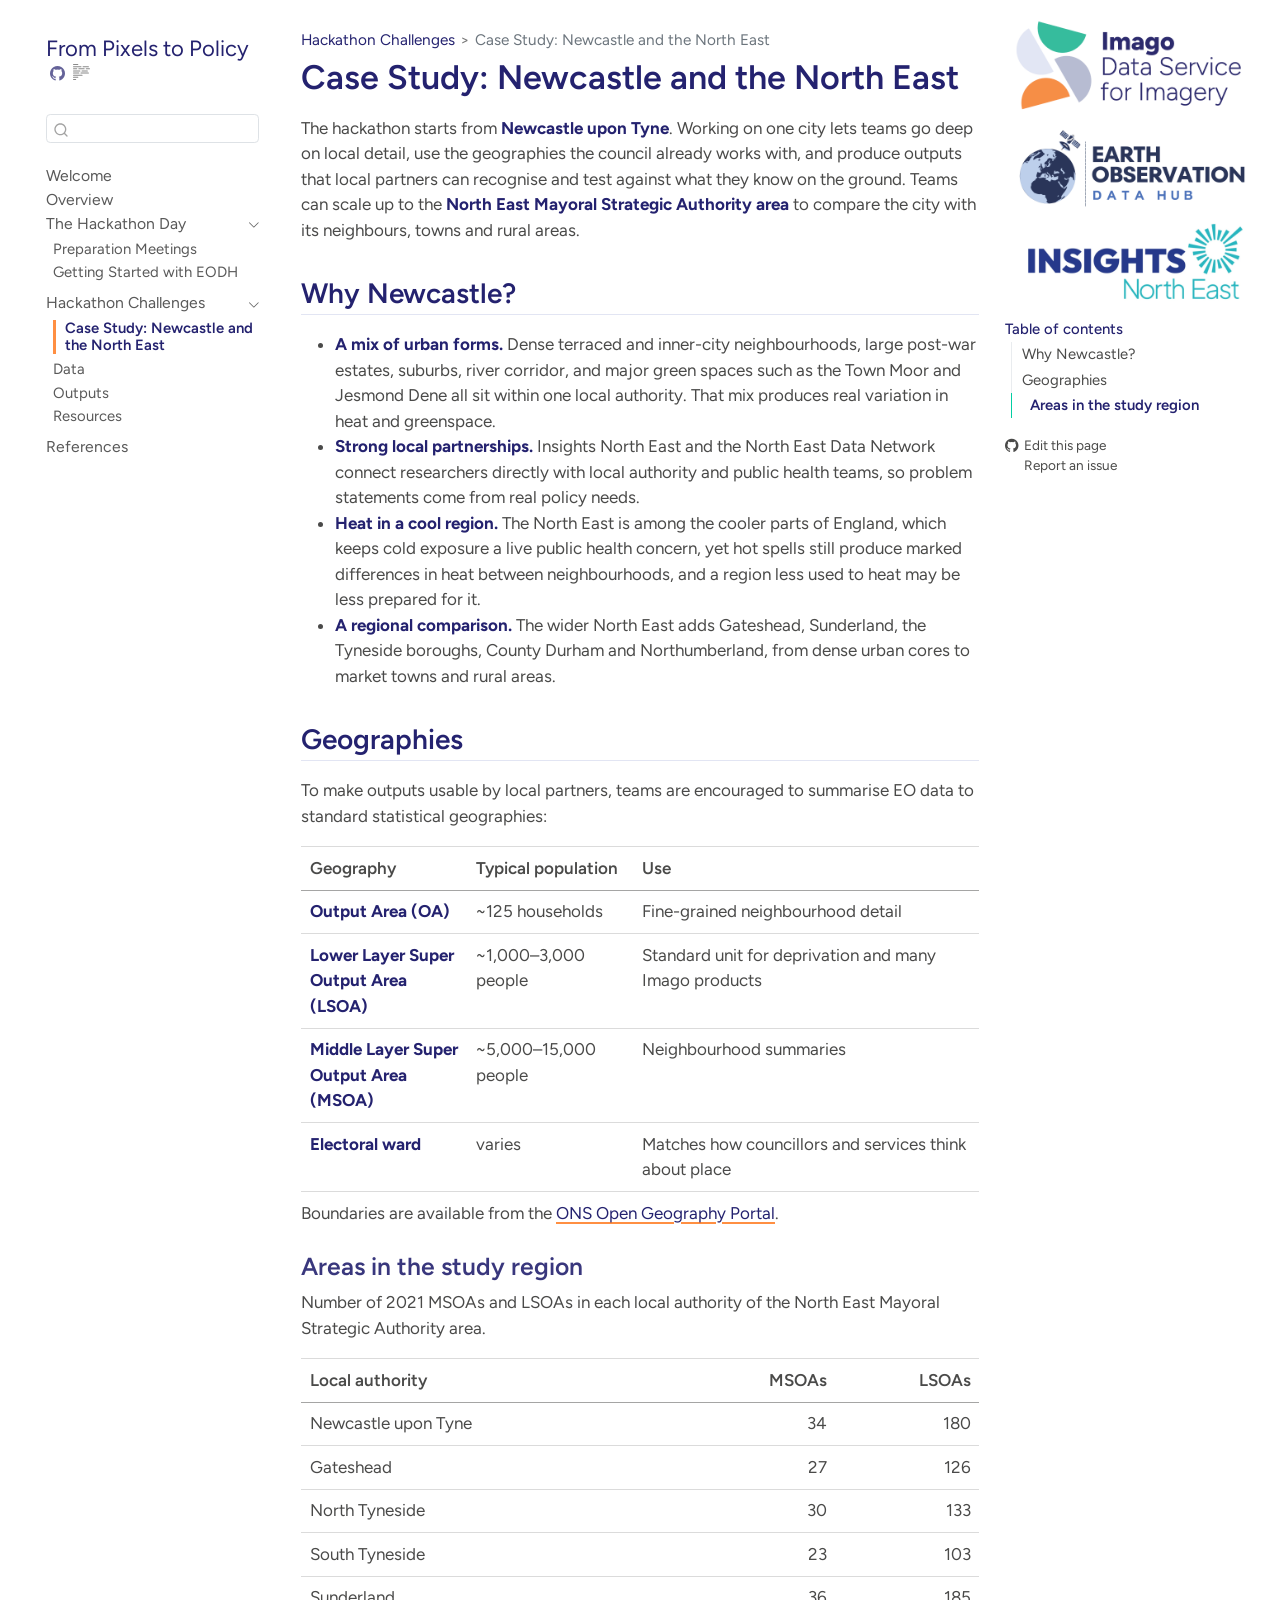
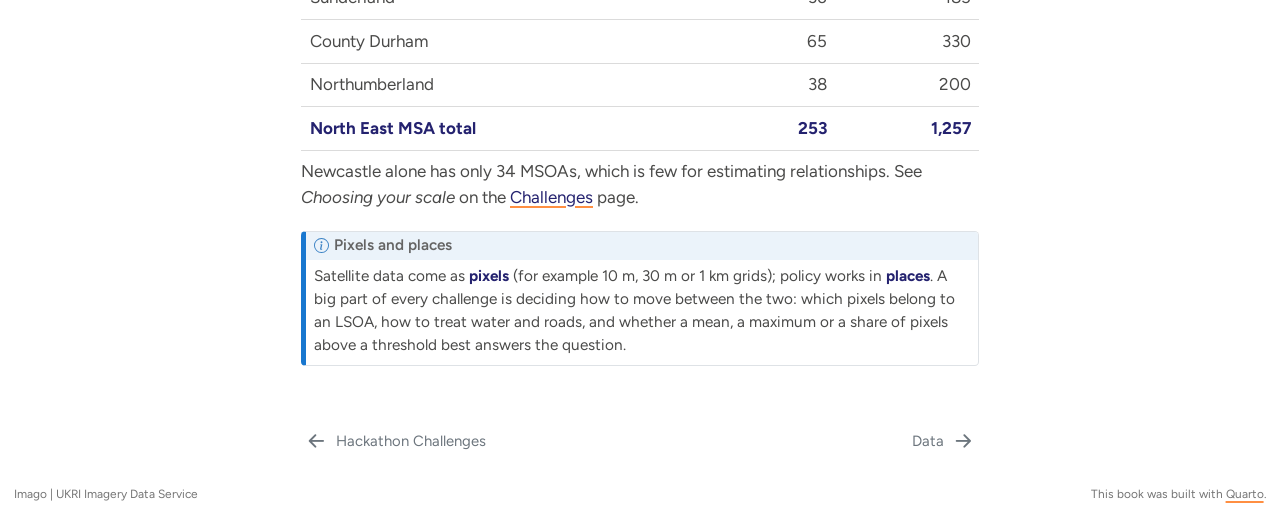
==== docs/casestudy.html @ cfbcd2dc "Final datasets, problem statements, North East study area, mentors/judges, Python only" ====
<!DOCTYPE html>
<html xmlns="http://www.w3.org/1999/xhtml" lang="en" xml:lang="en"><head>

<meta charset="utf-8">
<meta name="generator" content="quarto-1.9.36">

<meta name="viewport" content="width=device-width, initial-scale=1.0, user-scalable=yes">


<title>Case Study: Newcastle and the North East – From Pixels to Policy</title>
<style>
/* Default styles provided by pandoc.
** See https://pandoc.org/MANUAL.html#variables-for-html for config info.
*/
code{white-space: pre-wrap;}
span.smallcaps{font-variant: small-caps;}
div.columns{display: flex; gap: min(4vw, 1.5em);}
div.column{flex: auto; overflow-x: auto;}
div.hanging-indent{margin-left: 1.5em; text-indent: -1.5em;}
ul.task-list{list-style: none;}
ul.task-list li input[type="checkbox"] {
  width: 0.8em;
  margin: 0 0.8em 0.2em -1em; /* quarto-specific, see https://github.com/quarto-dev/quarto-cli/issues/4556 */ 
  vertical-align: middle;
}
</style>


<script src="site_libs/quarto-nav/quarto-nav.js"></script>
<script src="site_libs/quarto-nav/headroom.min.js"></script>
<script src="site_libs/clipboard/clipboard.min.js"></script>
<script src="site_libs/quarto-search/autocomplete.umd.js"></script>
<script src="site_libs/quarto-search/fuse.min.js"></script>
<script src="site_libs/quarto-search/quarto-search.js"></script>
<meta name="quarto:offset" content="./">
<link href="./datasets.html" rel="next">
<link href="./probstatement.html" rel="prev">
<link href="./assets/Imago-logo.png" rel="icon" type="image/png">
<script src="site_libs/quarto-html/quarto.js" type="module"></script>
<script src="site_libs/quarto-html/tabsets/tabsets.js" type="module"></script>
<script src="site_libs/quarto-html/popper.min.js"></script>
<script src="site_libs/quarto-html/tippy.umd.min.js"></script>
<script src="site_libs/quarto-html/anchor.min.js"></script>
<link href="site_libs/quarto-html/tippy.css" rel="stylesheet">
<link href="site_libs/quarto-html/quarto-syntax-highlighting-845c23b38eaddc0f92fda52bfe77a8c8.css" rel="stylesheet" id="quarto-text-highlighting-styles">
<script src="site_libs/bootstrap/bootstrap.min.js"></script>
<link href="site_libs/bootstrap/bootstrap-icons.css" rel="stylesheet">
<link href="site_libs/bootstrap/bootstrap-445ad853c7fc5b7dd70132ed1802cdcb.min.css" rel="stylesheet" append-hash="true" id="quarto-bootstrap" data-mode="light">
<script id="quarto-search-options" type="application/json">{
  "location": "sidebar",
  "copy-button": false,
  "collapse-after": 3,
  "panel-placement": "start",
  "type": "textbox",
  "limit": 50,
  "keyboard-shortcut": [
    "f",
    "/",
    "s"
  ],
  "show-item-context": false,
  "language": {
    "search-no-results-text": "No results",
    "search-matching-documents-text": "matching documents",
    "search-copy-link-title": "Copy link to search",
    "search-hide-matches-text": "Hide additional matches",
    "search-more-match-text": "more match in this document",
    "search-more-matches-text": "more matches in this document",
    "search-clear-button-title": "Clear",
    "search-text-placeholder": "",
    "search-detached-cancel-button-title": "Cancel",
    "search-submit-button-title": "Submit",
    "search-label": "Search"
  }
}</script>


</head>

<body class="nav-sidebar floating quarto-light">

<div id="quarto-search-results"></div>
  <header id="quarto-header" class="headroom fixed-top">
  <nav class="quarto-secondary-nav">
    <div class="container-fluid d-flex">
      <button type="button" class="quarto-btn-toggle btn" data-bs-toggle="collapse" role="button" data-bs-target=".quarto-sidebar-collapse-item" aria-controls="quarto-sidebar" aria-expanded="false" aria-label="Toggle sidebar navigation" onclick="if (window.quartoToggleHeadroom) { window.quartoToggleHeadroom(); }">
        <i class="bi bi-layout-text-sidebar-reverse"></i>
      </button>
        <nav class="quarto-page-breadcrumbs" aria-label="breadcrumb"><ol class="breadcrumb"><li class="breadcrumb-item"><a href="./probstatement.html">Hackathon Challenges</a></li><li class="breadcrumb-item"><a href="./casestudy.html">Case Study: Newcastle and the North East</a></li></ol></nav>
        <a class="flex-grow-1" role="navigation" data-bs-toggle="collapse" data-bs-target=".quarto-sidebar-collapse-item" aria-controls="quarto-sidebar" aria-expanded="false" aria-label="Toggle sidebar navigation" onclick="if (window.quartoToggleHeadroom) { window.quartoToggleHeadroom(); }">      
        </a>
      <button type="button" class="btn quarto-search-button" aria-label="Search" onclick="window.quartoOpenSearch();">
        <i class="bi bi-search"></i>
      </button>
    </div>
  </nav>
</header>
<!-- content -->
<div id="quarto-content" class="quarto-container page-columns page-rows-contents page-layout-article">
<!-- sidebar -->
  <nav id="quarto-sidebar" class="sidebar collapse collapse-horizontal quarto-sidebar-collapse-item sidebar-navigation floating overflow-auto">
    <div class="pt-lg-2 mt-2 text-left sidebar-header">
    <div class="sidebar-title mb-0 py-0">
      <a href="./">From Pixels to Policy</a> 
        <div class="sidebar-tools-main">
    <a href="https://github.com/Imago-SDRUK/Imago-EODH-Hack-2026" title="Source Code" class="quarto-navigation-tool px-1" aria-label="Source Code"><i class="bi bi-github"></i></a>
  <a href="" class="quarto-reader-toggle quarto-navigation-tool px-1" onclick="window.quartoToggleReader(); return false;" title="Toggle reader mode">
  <div class="quarto-reader-toggle-btn">
  <i class="bi"></i>
  </div>
</a>
</div>
    </div>
      </div>
        <div class="mt-2 flex-shrink-0 align-items-center">
        <div class="sidebar-search">
        <div id="quarto-search" class="" title="Search"></div>
        </div>
        </div>
    <div class="sidebar-menu-container"> 
    <ul class="list-unstyled mt-1">
        <li class="sidebar-item">
  <div class="sidebar-item-container"> 
  <a href="./index.html" class="sidebar-item-text sidebar-link">
 <span class="menu-text">Welcome</span></a>
  </div>
</li>
        <li class="sidebar-item">
  <div class="sidebar-item-container"> 
  <a href="./overview.html" class="sidebar-item-text sidebar-link">
 <span class="menu-text">Overview</span></a>
  </div>
</li>
        <li class="sidebar-item sidebar-item-section">
      <div class="sidebar-item-container"> 
            <a href="./workshop.html" class="sidebar-item-text sidebar-link">
 <span class="menu-text">The Hackathon Day</span></a>
          <a class="sidebar-item-toggle text-start" data-bs-toggle="collapse" data-bs-target="#quarto-sidebar-section-1" role="navigation" aria-expanded="true" aria-label="Toggle section">
            <i class="bi bi-chevron-right ms-2"></i>
          </a> 
      </div>
      <ul id="quarto-sidebar-section-1" class="collapse list-unstyled sidebar-section depth1 show">  
          <li class="sidebar-item">
  <div class="sidebar-item-container"> 
  <a href="./preparation.html" class="sidebar-item-text sidebar-link">
 <span class="menu-text">Preparation Meetings</span></a>
  </div>
</li>
          <li class="sidebar-item">
  <div class="sidebar-item-container"> 
  <a href="./eodh-start.html" class="sidebar-item-text sidebar-link">
 <span class="menu-text">Getting Started with EODH</span></a>
  </div>
</li>
      </ul>
  </li>
        <li class="sidebar-item sidebar-item-section">
      <div class="sidebar-item-container"> 
            <a href="./probstatement.html" class="sidebar-item-text sidebar-link">
 <span class="menu-text">Hackathon Challenges</span></a>
          <a class="sidebar-item-toggle text-start" data-bs-toggle="collapse" data-bs-target="#quarto-sidebar-section-2" role="navigation" aria-expanded="true" aria-label="Toggle section">
            <i class="bi bi-chevron-right ms-2"></i>
          </a> 
      </div>
      <ul id="quarto-sidebar-section-2" class="collapse list-unstyled sidebar-section depth1 show">  
          <li class="sidebar-item">
  <div class="sidebar-item-container"> 
  <a href="./casestudy.html" class="sidebar-item-text sidebar-link active">
 <span class="menu-text">Case Study: Newcastle and the North East</span></a>
  </div>
</li>
          <li class="sidebar-item">
  <div class="sidebar-item-container"> 
  <a href="./datasets.html" class="sidebar-item-text sidebar-link">
 <span class="menu-text">Data</span></a>
  </div>
</li>
          <li class="sidebar-item">
  <div class="sidebar-item-container"> 
  <a href="./output.html" class="sidebar-item-text sidebar-link">
 <span class="menu-text">Outputs</span></a>
  </div>
</li>
          <li class="sidebar-item">
  <div class="sidebar-item-container"> 
  <a href="./resources.html" class="sidebar-item-text sidebar-link">
 <span class="menu-text">Resources</span></a>
  </div>
</li>
      </ul>
  </li>
        <li class="sidebar-item">
  <div class="sidebar-item-container"> 
  <a href="./references.html" class="sidebar-item-text sidebar-link">
 <span class="menu-text">References</span></a>
  </div>
</li>
    </ul>
    </div>
</nav>
<div id="quarto-sidebar-glass" class="quarto-sidebar-collapse-item" data-bs-toggle="collapse" data-bs-target=".quarto-sidebar-collapse-item"></div>
<!-- margin-sidebar -->
    <div id="quarto-margin-sidebar" class="sidebar margin-sidebar"><div class="quarto-margin-header"><div class="margin-header-item">
<p><img src="./assets/all_logos.png" class="img-fluid" alt="Imago, Earth Observation Data Hub and Insights North East logos"></p>
</div></div>
        <nav id="TOC" role="doc-toc" class="toc-active">
    <h2 id="toc-title">Table of contents</h2>
   
  <ul>
  <li><a href="#why-newcastle" id="toc-why-newcastle" class="nav-link active" data-scroll-target="#why-newcastle">Why Newcastle?</a></li>
  <li><a href="#geographies" id="toc-geographies" class="nav-link" data-scroll-target="#geographies">Geographies</a>
  <ul class="collapse">
  <li><a href="#areas-in-the-study-region" id="toc-areas-in-the-study-region" class="nav-link" data-scroll-target="#areas-in-the-study-region">Areas in the study region</a></li>
  </ul></li>
  </ul>
<div class="toc-actions"><ul><li><a href="https://github.com/Imago-SDRUK/Imago-EODH-Hack-2026/edit/main/casestudy.qmd" class="toc-action"><i class="bi bi-github"></i>Edit this page</a></li><li><a href="https://github.com/Imago-SDRUK/Imago-EODH-Hack-2026/issues/new" class="toc-action"><i class="bi empty"></i>Report an issue</a></li></ul></div></nav>
    </div>
<!-- main -->
<main class="content" id="quarto-document-content">

<header id="title-block-header" class="quarto-title-block default"><nav class="quarto-page-breadcrumbs quarto-title-breadcrumbs d-none d-lg-block" aria-label="breadcrumb"><ol class="breadcrumb"><li class="breadcrumb-item"><a href="./probstatement.html">Hackathon Challenges</a></li><li class="breadcrumb-item"><a href="./casestudy.html">Case Study: Newcastle and the North East</a></li></ol></nav>
<div class="quarto-title">
<h1 class="title">Case Study: Newcastle and the North East</h1>
</div>



<div class="quarto-title-meta">

    
  
    
  </div>
  


</header>


<p>The hackathon starts from <strong>Newcastle upon Tyne</strong>. Working on one city lets teams go deep on local detail, use the geographies the council already works with, and produce outputs that local partners can recognise and test against what they know on the ground. Teams can scale up to the <strong>North East Mayoral Strategic Authority area</strong> to compare the city with its neighbours, towns and rural areas.</p>
<section id="why-newcastle" class="level2 unnumbered">
<h2 class="unnumbered anchored" data-anchor-id="why-newcastle">Why Newcastle?</h2>
<ul>
<li><strong>A mix of urban forms.</strong> Dense terraced and inner-city neighbourhoods, large post-war estates, suburbs, river corridor, and major green spaces such as the Town Moor and Jesmond Dene all sit within one local authority. That mix produces real variation in heat and greenspace.</li>
<li><strong>Strong local partnerships.</strong> Insights North East and the North East Data Network connect researchers directly with local authority and public health teams, so problem statements come from real policy needs.</li>
<li><strong>Heat in a cool region.</strong> The North East is among the cooler parts of England, which keeps cold exposure a live public health concern, yet hot spells still produce marked differences in heat between neighbourhoods, and a region less used to heat may be less prepared for it.</li>
<li><strong>A regional comparison.</strong> The wider North East adds Gateshead, Sunderland, the Tyneside boroughs, County Durham and Northumberland, from dense urban cores to market towns and rural areas.</li>
</ul>
<!-- TODO: add 2–3 headline facts from local partners (e.g. relevant council strategies, heat–health or tree-planting plans) once confirmed -->
</section>
<section id="geographies" class="level2 unnumbered">
<h2 class="unnumbered anchored" data-anchor-id="geographies">Geographies</h2>
<p>To make outputs usable by local partners, teams are encouraged to summarise EO data to standard statistical geographies:</p>
<table class="caption-top table">
<colgroup>
<col style="width: 24%">
<col style="width: 24%">
<col style="width: 50%">
</colgroup>
<thead>
<tr class="header">
<th>Geography</th>
<th>Typical population</th>
<th>Use</th>
</tr>
</thead>
<tbody>
<tr class="odd">
<td><strong>Output Area (OA)</strong></td>
<td>~125 households</td>
<td>Fine-grained neighbourhood detail</td>
</tr>
<tr class="even">
<td><strong>Lower Layer Super Output Area (LSOA)</strong></td>
<td>~1,000–3,000 people</td>
<td>Standard unit for deprivation and many Imago products</td>
</tr>
<tr class="odd">
<td><strong>Middle Layer Super Output Area (MSOA)</strong></td>
<td>~5,000–15,000 people</td>
<td>Neighbourhood summaries</td>
</tr>
<tr class="even">
<td><strong>Electoral ward</strong></td>
<td>varies</td>
<td>Matches how councillors and services think about place</td>
</tr>
</tbody>
</table>
<p>Boundaries are available from the <a href="https://geoportal.statistics.gov.uk/">ONS Open Geography Portal</a>.</p>
<section id="areas-in-the-study-region" class="level3 unnumbered">
<h3 class="unnumbered anchored" data-anchor-id="areas-in-the-study-region">Areas in the study region</h3>
<p>Number of 2021 MSOAs and LSOAs in each local authority of the North East Mayoral Strategic Authority area.</p>
<table class="caption-top table">
<thead>
<tr class="header">
<th>Local authority</th>
<th style="text-align: right;">MSOAs</th>
<th style="text-align: right;">LSOAs</th>
</tr>
</thead>
<tbody>
<tr class="odd">
<td>Newcastle upon Tyne</td>
<td style="text-align: right;">34</td>
<td style="text-align: right;">180</td>
</tr>
<tr class="even">
<td>Gateshead</td>
<td style="text-align: right;">27</td>
<td style="text-align: right;">126</td>
</tr>
<tr class="odd">
<td>North Tyneside</td>
<td style="text-align: right;">30</td>
<td style="text-align: right;">133</td>
</tr>
<tr class="even">
<td>South Tyneside</td>
<td style="text-align: right;">23</td>
<td style="text-align: right;">103</td>
</tr>
<tr class="odd">
<td>Sunderland</td>
<td style="text-align: right;">36</td>
<td style="text-align: right;">185</td>
</tr>
<tr class="even">
<td>County Durham</td>
<td style="text-align: right;">65</td>
<td style="text-align: right;">330</td>
</tr>
<tr class="odd">
<td>Northumberland</td>
<td style="text-align: right;">38</td>
<td style="text-align: right;">200</td>
</tr>
<tr class="even">
<td><strong>North East MSA total</strong></td>
<td style="text-align: right;"><strong>253</strong></td>
<td style="text-align: right;"><strong>1,257</strong></td>
</tr>
</tbody>
</table>
<p>Newcastle alone has only 34 MSOAs, which is few for estimating relationships. See <em>Choosing your scale</em> on the <a href="./probstatement.html">Challenges</a> page.</p>
<div class="callout callout-style-default callout-note callout-titled" title="Pixels and places">
<div class="callout-header d-flex align-content-center">
<div class="callout-icon-container">
<i class="callout-icon"></i>
</div>
<div class="callout-title-container flex-fill">
<span class="screen-reader-only">Note</span>Pixels and places
</div>
</div>
<div class="callout-body-container callout-body">
<p>Satellite data come as <strong>pixels</strong> (for example 10 m, 30 m or 1 km grids); policy works in <strong>places</strong>. A big part of every challenge is deciding how to move between the two: which pixels belong to an LSOA, how to treat water and roads, and whether a mean, a maximum or a share of pixels above a threshold best answers the question.</p>
</div>
</div>


</section>
</section>

</main> <!-- /main -->
<script id="quarto-html-after-body" type="application/javascript">
  window.document.addEventListener("DOMContentLoaded", function (event) {
    const icon = "";
    const anchorJS = new window.AnchorJS();
    anchorJS.options = {
      placement: 'right',
      icon: icon
    };
    anchorJS.add('.anchored');
    const isCodeAnnotation = (el) => {
      for (const clz of el.classList) {
        if (clz.startsWith('code-annotation-')) {                     
          return true;
        }
      }
      return false;
    }
    const onCopySuccess = function(e) {
      // button target
      const button = e.trigger;
      // don't keep focus
      button.blur();
      // flash "checked"
      button.classList.add('code-copy-button-checked');
      var currentTitle = button.getAttribute("title");
      button.setAttribute("title", "Copied!");
      let tooltip;
      if (window.bootstrap) {
        button.setAttribute("data-bs-toggle", "tooltip");
        button.setAttribute("data-bs-placement", "left");
        button.setAttribute("data-bs-title", "Copied!");
        tooltip = new bootstrap.Tooltip(button, 
          { trigger: "manual", 
            customClass: "code-copy-button-tooltip",
            offset: [0, -8]});
        tooltip.show();    
      }
      setTimeout(function() {
        if (tooltip) {
          tooltip.hide();
          button.removeAttribute("data-bs-title");
          button.removeAttribute("data-bs-toggle");
          button.removeAttribute("data-bs-placement");
        }
        button.setAttribute("title", currentTitle);
        button.classList.remove('code-copy-button-checked');
      }, 1000);
      // clear code selection
      e.clearSelection();
    }
    const getTextToCopy = function(trigger) {
      const outerScaffold = trigger.parentElement.cloneNode(true);
      const codeEl = outerScaffold.querySelector('code');
      for (const childEl of codeEl.children) {
        if (isCodeAnnotation(childEl)) {
          childEl.remove();
        }
      }
      return codeEl.innerText;
    }
    const clipboard = new window.ClipboardJS('.code-copy-button:not([data-in-quarto-modal])', {
      text: getTextToCopy
    });
    clipboard.on('success', onCopySuccess);
    if (window.document.getElementById('quarto-embedded-source-code-modal')) {
      const clipboardModal = new window.ClipboardJS('.code-copy-button[data-in-quarto-modal]', {
        text: getTextToCopy,
        container: window.document.getElementById('quarto-embedded-source-code-modal')
      });
      clipboardModal.on('success', onCopySuccess);
    }
      var localhostRegex = new RegExp(/^(?:http|https):\/\/localhost\:?[0-9]*\//);
      var mailtoRegex = new RegExp(/^mailto:/);
        var filterRegex = new RegExp("https:\/\/imago-sdruk\.github\.io\/Imago-EODH-Hack-2026");
      var isInternal = (href) => {
          return filterRegex.test(href) || localhostRegex.test(href) || mailtoRegex.test(href);
      }
      // Inspect non-navigation links and adorn them if external
     var links = window.document.querySelectorAll('a[href]:not(.nav-link):not(.navbar-brand):not(.toc-action):not(.sidebar-link):not(.sidebar-item-toggle):not(.pagination-link):not(.no-external):not([aria-hidden]):not(.dropdown-item):not(.quarto-navigation-tool):not(.about-link)');
      for (var i=0; i<links.length; i++) {
        const link = links[i];
        if (!isInternal(link.href)) {
          // undo the damage that might have been done by quarto-nav.js in the case of
          // links that we want to consider external
          if (link.dataset.originalHref !== undefined) {
            link.href = link.dataset.originalHref;
          }
        }
      }
    function tippyHover(el, contentFn, onTriggerFn, onUntriggerFn) {
      const config = {
        allowHTML: true,
        maxWidth: 500,
        delay: 100,
        arrow: false,
        appendTo: function(el) {
            return el.parentElement;
        },
        interactive: true,
        interactiveBorder: 10,
        theme: 'quarto',
        placement: 'bottom-start',
      };
      if (contentFn) {
        config.content = contentFn;
      }
      if (onTriggerFn) {
        config.onTrigger = onTriggerFn;
      }
      if (onUntriggerFn) {
        config.onUntrigger = onUntriggerFn;
      }
      window.tippy(el, config); 
    }
    const noterefs = window.document.querySelectorAll('a[role="doc-noteref"]');
    for (var i=0; i<noterefs.length; i++) {
      const ref = noterefs[i];
      tippyHover(ref, function() {
        // use id or data attribute instead here
        let href = ref.getAttribute('data-footnote-href') || ref.getAttribute('href');
        try { href = new URL(href).hash; } catch {}
        const id = href.replace(/^#\/?/, "");
        const note = window.document.getElementById(id);
        if (note) {
          return note.innerHTML;
        } else {
          return "";
        }
      });
    }
    const xrefs = window.document.querySelectorAll('a.quarto-xref');
    const processXRef = (id, note) => {
      // Strip column container classes
      const stripColumnClz = (el) => {
        el.classList.remove("page-full", "page-columns");
        if (el.children) {
          for (const child of el.children) {
            stripColumnClz(child);
          }
        }
      }
      stripColumnClz(note)
      if (id === null || id.startsWith('sec-')) {
        // Special case sections, only their first couple elements
        const container = document.createElement("div");
        if (note.children && note.children.length > 2) {
          container.appendChild(note.children[0].cloneNode(true));
          for (let i = 1; i < note.children.length; i++) {
            const child = note.children[i];
            if (child.tagName === "P" && child.innerText === "") {
              continue;
            } else {
              container.appendChild(child.cloneNode(true));
              break;
            }
          }
          if (window.Quarto?.typesetMath) {
            window.Quarto.typesetMath(container);
          }
          return container.innerHTML
        } else {
          if (window.Quarto?.typesetMath) {
            window.Quarto.typesetMath(note);
          }
          return note.innerHTML;
        }
      } else {
        // Remove any anchor links if they are present
        const anchorLink = note.querySelector('a.anchorjs-link');
        if (anchorLink) {
          anchorLink.remove();
        }
        if (window.Quarto?.typesetMath) {
          window.Quarto.typesetMath(note);
        }
        if (note.classList.contains("callout")) {
          return note.outerHTML;
        } else {
          return note.innerHTML;
        }
      }
    }
    for (var i=0; i<xrefs.length; i++) {
      const xref = xrefs[i];
      tippyHover(xref, undefined, function(instance) {
        instance.disable();
        let url = xref.getAttribute('href');
        let hash = undefined; 
        if (url.startsWith('#')) {
          hash = url;
        } else {
          try { hash = new URL(url).hash; } catch {}
        }
        if (hash) {
          const id = hash.replace(/^#\/?/, "");
          const note = window.document.getElementById(id);
          if (note !== null) {
            try {
              const html = processXRef(id, note.cloneNode(true));
              instance.setContent(html);
            } finally {
              instance.enable();
              instance.show();
            }
          } else {
            // See if we can fetch this
            fetch(url.split('#')[0])
            .then(res => res.text())
            .then(html => {
              const parser = new DOMParser();
              const htmlDoc = parser.parseFromString(html, "text/html");
              const note = htmlDoc.getElementById(id);
              if (note !== null) {
                const html = processXRef(id, note);
                instance.setContent(html);
              } 
            }).finally(() => {
              instance.enable();
              instance.show();
            });
          }
        } else {
          // See if we can fetch a full url (with no hash to target)
          // This is a special case and we should probably do some content thinning / targeting
          fetch(url)
          .then(res => res.text())
          .then(html => {
            const parser = new DOMParser();
            const htmlDoc = parser.parseFromString(html, "text/html");
            const note = htmlDoc.querySelector('main.content');
            if (note !== null) {
              // This should only happen for chapter cross references
              // (since there is no id in the URL)
              // remove the first header
              if (note.children.length > 0 && note.children[0].tagName === "HEADER") {
                note.children[0].remove();
              }
              const html = processXRef(null, note);
              instance.setContent(html);
            } 
          }).finally(() => {
            instance.enable();
            instance.show();
          });
        }
      }, function(instance) {
      });
    }
        let selectedAnnoteEl;
        const selectorForAnnotation = ( cell, annotation) => {
          let cellAttr = 'data-code-cell="' + cell + '"';
          let lineAttr = 'data-code-annotation="' +  annotation + '"';
          const selector = 'span[' + cellAttr + '][' + lineAttr + ']';
          return selector;
        }
        const selectCodeLines = (annoteEl) => {
          const doc = window.document;
          const targetCell = annoteEl.getAttribute("data-target-cell");
          const targetAnnotation = annoteEl.getAttribute("data-target-annotation");
          const annoteSpan = window.document.querySelector(selectorForAnnotation(targetCell, targetAnnotation));
          const lines = annoteSpan.getAttribute("data-code-lines").split(",");
          const lineIds = lines.map((line) => {
            return targetCell + "-" + line;
          })
          let top = null;
          let height = null;
          let parent = null;
          if (lineIds.length > 0) {
              //compute the position of the single el (top and bottom and make a div)
              const el = window.document.getElementById(lineIds[0]);
              top = el.offsetTop;
              height = el.offsetHeight;
              parent = el.parentElement.parentElement;
            if (lineIds.length > 1) {
              const lastEl = window.document.getElementById(lineIds[lineIds.length - 1]);
              const bottom = lastEl.offsetTop + lastEl.offsetHeight;
              height = bottom - top;
            }
            if (top !== null && height !== null && parent !== null) {
              // cook up a div (if necessary) and position it 
              let div = window.document.getElementById("code-annotation-line-highlight");
              if (div === null) {
                div = window.document.createElement("div");
                div.setAttribute("id", "code-annotation-line-highlight");
                div.style.position = 'absolute';
                parent.appendChild(div);
              }
              div.style.top = top - 2 + "px";
              div.style.height = height + 4 + "px";
              div.style.left = 0;
              let gutterDiv = window.document.getElementById("code-annotation-line-highlight-gutter");
              if (gutterDiv === null) {
                gutterDiv = window.document.createElement("div");
                gutterDiv.setAttribute("id", "code-annotation-line-highlight-gutter");
                gutterDiv.style.position = 'absolute';
                const codeCell = window.document.getElementById(targetCell);
                const gutter = codeCell.querySelector('.code-annotation-gutter');
                gutter.appendChild(gutterDiv);
              }
              gutterDiv.style.top = top - 2 + "px";
              gutterDiv.style.height = height + 4 + "px";
            }
            selectedAnnoteEl = annoteEl;
          }
        };
        const unselectCodeLines = () => {
          const elementsIds = ["code-annotation-line-highlight", "code-annotation-line-highlight-gutter"];
          elementsIds.forEach((elId) => {
            const div = window.document.getElementById(elId);
            if (div) {
              div.remove();
            }
          });
          selectedAnnoteEl = undefined;
        };
          // Handle positioning of the toggle
      window.addEventListener(
        "resize",
        throttle(() => {
          elRect = undefined;
          if (selectedAnnoteEl) {
            selectCodeLines(selectedAnnoteEl);
          }
        }, 10)
      );
      function throttle(fn, ms) {
      let throttle = false;
      let timer;
        return (...args) => {
          if(!throttle) { // first call gets through
              fn.apply(this, args);
              throttle = true;
          } else { // all the others get throttled
              if(timer) clearTimeout(timer); // cancel #2
              timer = setTimeout(() => {
                fn.apply(this, args);
                timer = throttle = false;
              }, ms);
          }
        };
      }
        // Attach click handler to the DT
        const annoteDls = window.document.querySelectorAll('dt[data-target-cell]');
        for (const annoteDlNode of annoteDls) {
          annoteDlNode.addEventListener('click', (event) => {
            const clickedEl = event.target;
            if (clickedEl !== selectedAnnoteEl) {
              unselectCodeLines();
              const activeEl = window.document.querySelector('dt[data-target-cell].code-annotation-active');
              if (activeEl) {
                activeEl.classList.remove('code-annotation-active');
              }
              selectCodeLines(clickedEl);
              clickedEl.classList.add('code-annotation-active');
            } else {
              // Unselect the line
              unselectCodeLines();
              clickedEl.classList.remove('code-annotation-active');
            }
          });
        }
    const findCites = (el) => {
      const parentEl = el.parentElement;
      if (parentEl) {
        const cites = parentEl.dataset.cites;
        if (cites) {
          return {
            el,
            cites: cites.split(' ')
          };
        } else {
          return findCites(el.parentElement)
        }
      } else {
        return undefined;
      }
    };
    var bibliorefs = window.document.querySelectorAll('a[role="doc-biblioref"]');
    for (var i=0; i<bibliorefs.length; i++) {
      const ref = bibliorefs[i];
      const citeInfo = findCites(ref);
      if (citeInfo) {
        tippyHover(citeInfo.el, function() {
          var popup = window.document.createElement('div');
          citeInfo.cites.forEach(function(cite) {
            var citeDiv = window.document.createElement('div');
            citeDiv.classList.add('hanging-indent');
            citeDiv.classList.add('csl-entry');
            var biblioDiv = window.document.getElementById('ref-' + cite);
            if (biblioDiv) {
              citeDiv.innerHTML = biblioDiv.innerHTML;
            }
            popup.appendChild(citeDiv);
          });
          return popup.innerHTML;
        });
      }
    }
  });
  </script>
<nav class="page-navigation">
  <div class="nav-page nav-page-previous">
      <a href="./probstatement.html" class="pagination-link" aria-label="Hackathon Challenges">
        <i class="bi bi-arrow-left-short"></i> <span class="nav-page-text">Hackathon Challenges</span>
      </a>          
  </div>
  <div class="nav-page nav-page-next">
      <a href="./datasets.html" class="pagination-link" aria-label="Data">
        <span class="nav-page-text">Data</span> <i class="bi bi-arrow-right-short"></i>
      </a>
  </div>
</nav>
</div> <!-- /content -->
<footer class="footer">
  <div class="nav-footer">
    <div class="nav-footer-left">
<p>Imago | UKRI Imagery Data Service</p>
</div>   
    <div class="nav-footer-center">
      &nbsp;
    <div class="toc-actions d-sm-block d-md-none"><ul><li><a href="https://github.com/Imago-SDRUK/Imago-EODH-Hack-2026/edit/main/casestudy.qmd" class="toc-action"><i class="bi bi-github"></i>Edit this page</a></li><li><a href="https://github.com/Imago-SDRUK/Imago-EODH-Hack-2026/issues/new" class="toc-action"><i class="bi empty"></i>Report an issue</a></li></ul></div></div>
    <div class="nav-footer-right">
<p>This book was built with <a href="https://quarto.org/">Quarto</a>.</p>
</div>
  </div>
</footer>




</body></html>
---- docs/site_libs/quarto-html/tippy.css ----
.tippy-box[data-animation=fade][data-state=hidden]{opacity:0}[data-tippy-root]{max-width:calc(100vw - 10px)}.tippy-box{position:relative;background-color:#333;color:#fff;border-radius:4px;font-size:14px;line-height:1.4;white-space:normal;outline:0;transition-property:transform,visibility,opacity}.tippy-box[data-placement^=top]>.tippy-arrow{bottom:0}.tippy-box[data-placement^=top]>.tippy-arrow:before{bottom:-7px;left:0;border-width:8px 8px 0;border-top-color:initial;transform-origin:center top}.tippy-box[data-placement^=bottom]>.tippy-arrow{top:0}.tippy-box[data-placement^=bottom]>.tippy-arrow:before{top:-7px;left:0;border-width:0 8px 8px;border-bottom-color:initial;transform-origin:center bottom}.tippy-box[data-placement^=left]>.tippy-arrow{right:0}.tippy-box[data-placement^=left]>.tippy-arrow:before{border-width:8px 0 8px 8px;border-left-color:initial;right:-7px;transform-origin:center left}.tippy-box[data-placement^=right]>.tippy-arrow{left:0}.tippy-box[data-placement^=right]>.tippy-arrow:before{left:-7px;border-width:8px 8px 8px 0;border-right-color:initial;transform-origin:center right}.tippy-box[data-inertia][data-state=visible]{transition-timing-function:cubic-bezier(.54,1.5,.38,1.11)}.tippy-arrow{width:16px;height:16px;color:#333}.tippy-arrow:before{content:"";position:absolute;border-color:transparent;border-style:solid}.tippy-content{position:relative;padding:5px 9px;z-index:1}
---- docs/site_libs/quarto-html/quarto-syntax-highlighting-845c23b38eaddc0f92fda52bfe77a8c8.css ----
/* quarto syntax highlight colors */
:root {
  --quarto-hl-ot-color: #003B4F;
  --quarto-hl-at-color: #657422;
  --quarto-hl-ss-color: #20794D;
  --quarto-hl-an-color: #5E5E5E;
  --quarto-hl-fu-color: #4758AB;
  --quarto-hl-st-color: #20794D;
  --quarto-hl-cf-color: #003B4F;
  --quarto-hl-op-color: #5E5E5E;
  --quarto-hl-er-color: #AD0000;
  --quarto-hl-bn-color: #AD0000;
  --quarto-hl-al-color: #AD0000;
  --quarto-hl-va-color: #111111;
  --quarto-hl-bu-color: inherit;
  --quarto-hl-ex-color: inherit;
  --quarto-hl-pp-color: #AD0000;
  --quarto-hl-in-color: #5E5E5E;
  --quarto-hl-vs-color: #20794D;
  --quarto-hl-wa-color: #5E5E5E;
  --quarto-hl-do-color: #5E5E5E;
  --quarto-hl-im-color: #00769E;
  --quarto-hl-ch-color: #20794D;
  --quarto-hl-dt-color: #AD0000;
  --quarto-hl-fl-color: #AD0000;
  --quarto-hl-co-color: #5E5E5E;
  --quarto-hl-cv-color: #5E5E5E;
  --quarto-hl-cn-color: #8f5902;
  --quarto-hl-sc-color: #5E5E5E;
  --quarto-hl-dv-color: #AD0000;
  --quarto-hl-kw-color: #003B4F;
}

/* other quarto variables */
:root {
  --quarto-font-monospace: SFMono-Regular, Menlo, Monaco, Consolas, "Liberation Mono", "Courier New", monospace;
}

/* syntax highlight based on Pandoc's rules */
pre > code.sourceCode > span {
  color: #003B4F;
}

code.sourceCode > span {
  color: #003B4F;
}

div.sourceCode,
div.sourceCode pre.sourceCode {
  color: #003B4F;
}

/* Normal */
code span {
  color: #003B4F;
}

/* Alert */
code span.al {
  color: #AD0000;
  font-style: inherit;
}

/* Annotation */
code span.an {
  color: #5E5E5E;
  font-style: inherit;
}

/* Attribute */
code span.at {
  color: #657422;
  font-style: inherit;
}

/* BaseN */
code span.bn {
  color: #AD0000;
  font-style: inherit;
}

/* BuiltIn */
code span.bu {
  font-style: inherit;
}

/* ControlFlow */
code span.cf {
  color: #003B4F;
  font-weight: bold;
  font-style: inherit;
}

/* Char */
code span.ch {
  color: #20794D;
  font-style: inherit;
}

/* Constant */
code span.cn {
  color: #8f5902;
  font-style: inherit;
}

/* Comment */
code span.co {
  color: #5E5E5E;
  font-style: inherit;
}

/* CommentVar */
code span.cv {
  color: #5E5E5E;
  font-style: italic;
}

/* Documentation */
code span.do {
  color: #5E5E5E;
  font-style: italic;
}

/* DataType */
code span.dt {
  color: #AD0000;
  font-style: inherit;
}

/* DecVal */
code span.dv {
  color: #AD0000;
  font-style: inherit;
}

/* Error */
code span.er {
  color: #AD0000;
  font-style: inherit;
}

/* Extension */
code span.ex {
  font-style: inherit;
}

/* Float */
code span.fl {
  color: #AD0000;
  font-style: inherit;
}

/* Function */
code span.fu {
  color: #4758AB;
  font-style: inherit;
}

/* Import */
code span.im {
  color: #00769E;
  font-style: inherit;
}

/* Information */
code span.in {
  color: #5E5E5E;
  font-style: inherit;
}

/* Keyword */
code span.kw {
  color: #003B4F;
  font-weight: bold;
  font-style: inherit;
}

/* Operator */
code span.op {
  color: #5E5E5E;
  font-style: inherit;
}

/* Other */
code span.ot {
  color: #003B4F;
  font-style: inherit;
}

/* Preprocessor */
code span.pp {
  color: #AD0000;
  font-style: inherit;
}

/* SpecialChar */
code span.sc {
  color: #5E5E5E;
  font-style: inherit;
}

/* SpecialString */
code span.ss {
  color: #20794D;
  font-style: inherit;
}

/* String */
code span.st {
  color: #20794D;
  font-style: inherit;
}

/* Variable */
code span.va {
  color: #111111;
  font-style: inherit;
}

/* VerbatimString */
code span.vs {
  color: #20794D;
  font-style: inherit;
}

/* Warning */
code span.wa {
  color: #5E5E5E;
  font-style: italic;
}

.prevent-inlining {
  content: "</";
}

/*# sourceMappingURL=ac89f0bb514bba72461919f78549e31c.css.map */
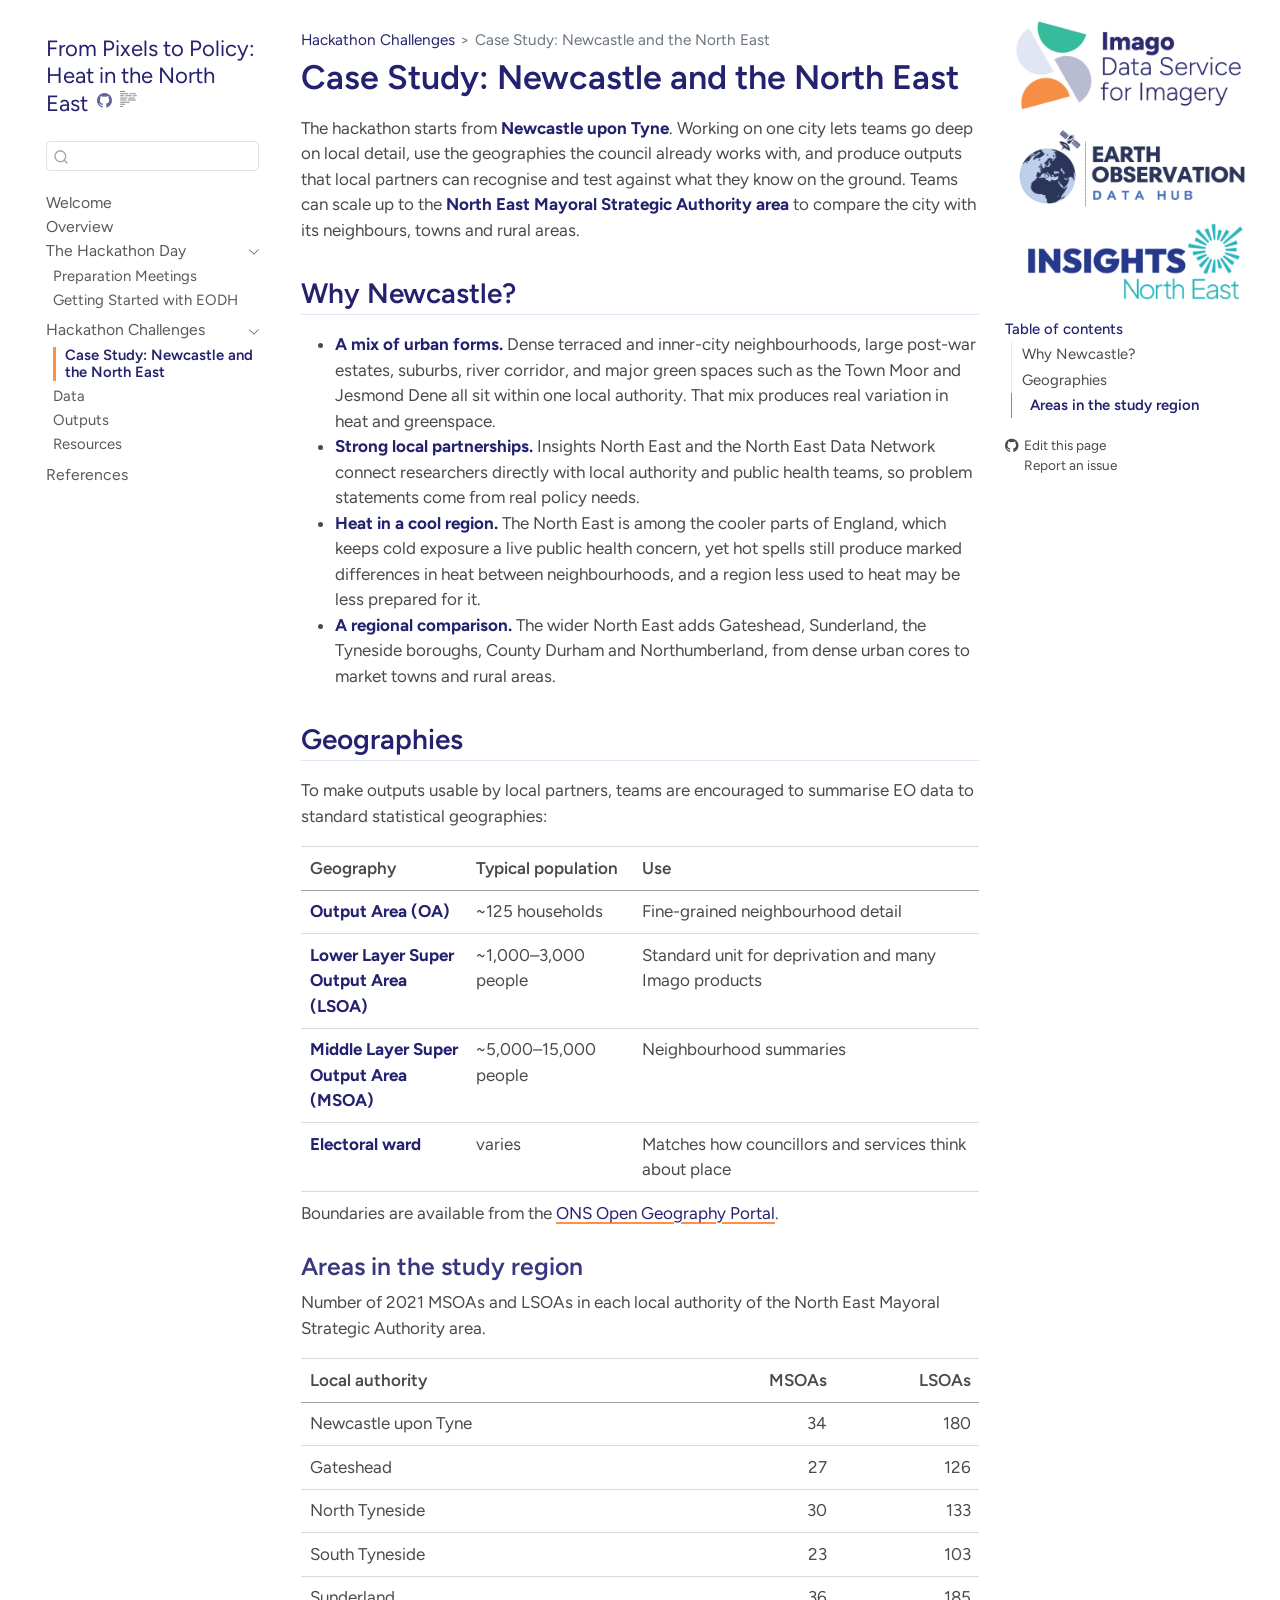
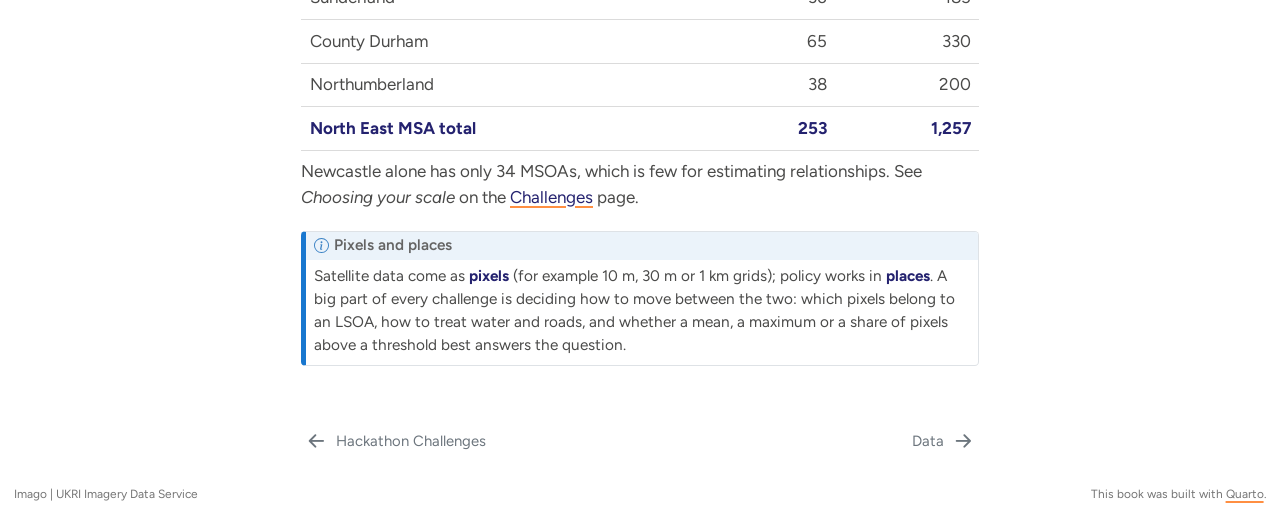
==== commit 0c654b5d: "title edits" ====
--- a/docs/casestudy.html
+++ b/docs/casestudy.html
@@ -7,7 +7,7 @@
 <meta name="viewport" content="width=device-width, initial-scale=1.0, user-scalable=yes">
 
 
-<title>Case Study: Newcastle and the North East – From Pixels to Policy</title>
+<title>Case Study: Newcastle and the North East – From Pixels to Policy: Heat in the North East</title>
 <style>
 /* Default styles provided by pandoc.
 ** See https://pandoc.org/MANUAL.html#variables-for-html for config info.
@@ -101,7 +101,7 @@
   <nav id="quarto-sidebar" class="sidebar collapse collapse-horizontal quarto-sidebar-collapse-item sidebar-navigation floating overflow-auto">
     <div class="pt-lg-2 mt-2 text-left sidebar-header">
     <div class="sidebar-title mb-0 py-0">
-      <a href="./">From Pixels to Policy</a> 
+      <a href="./">From Pixels to Policy: Heat in the North East</a> 
         <div class="sidebar-tools-main">
     <a href="https://github.com/Imago-SDRUK/Imago-EODH-Hack-2026" title="Source Code" class="quarto-navigation-tool px-1" aria-label="Source Code"><i class="bi bi-github"></i></a>
   <a href="" class="quarto-reader-toggle quarto-navigation-tool px-1" onclick="window.quartoToggleReader(); return false;" title="Toggle reader mode">
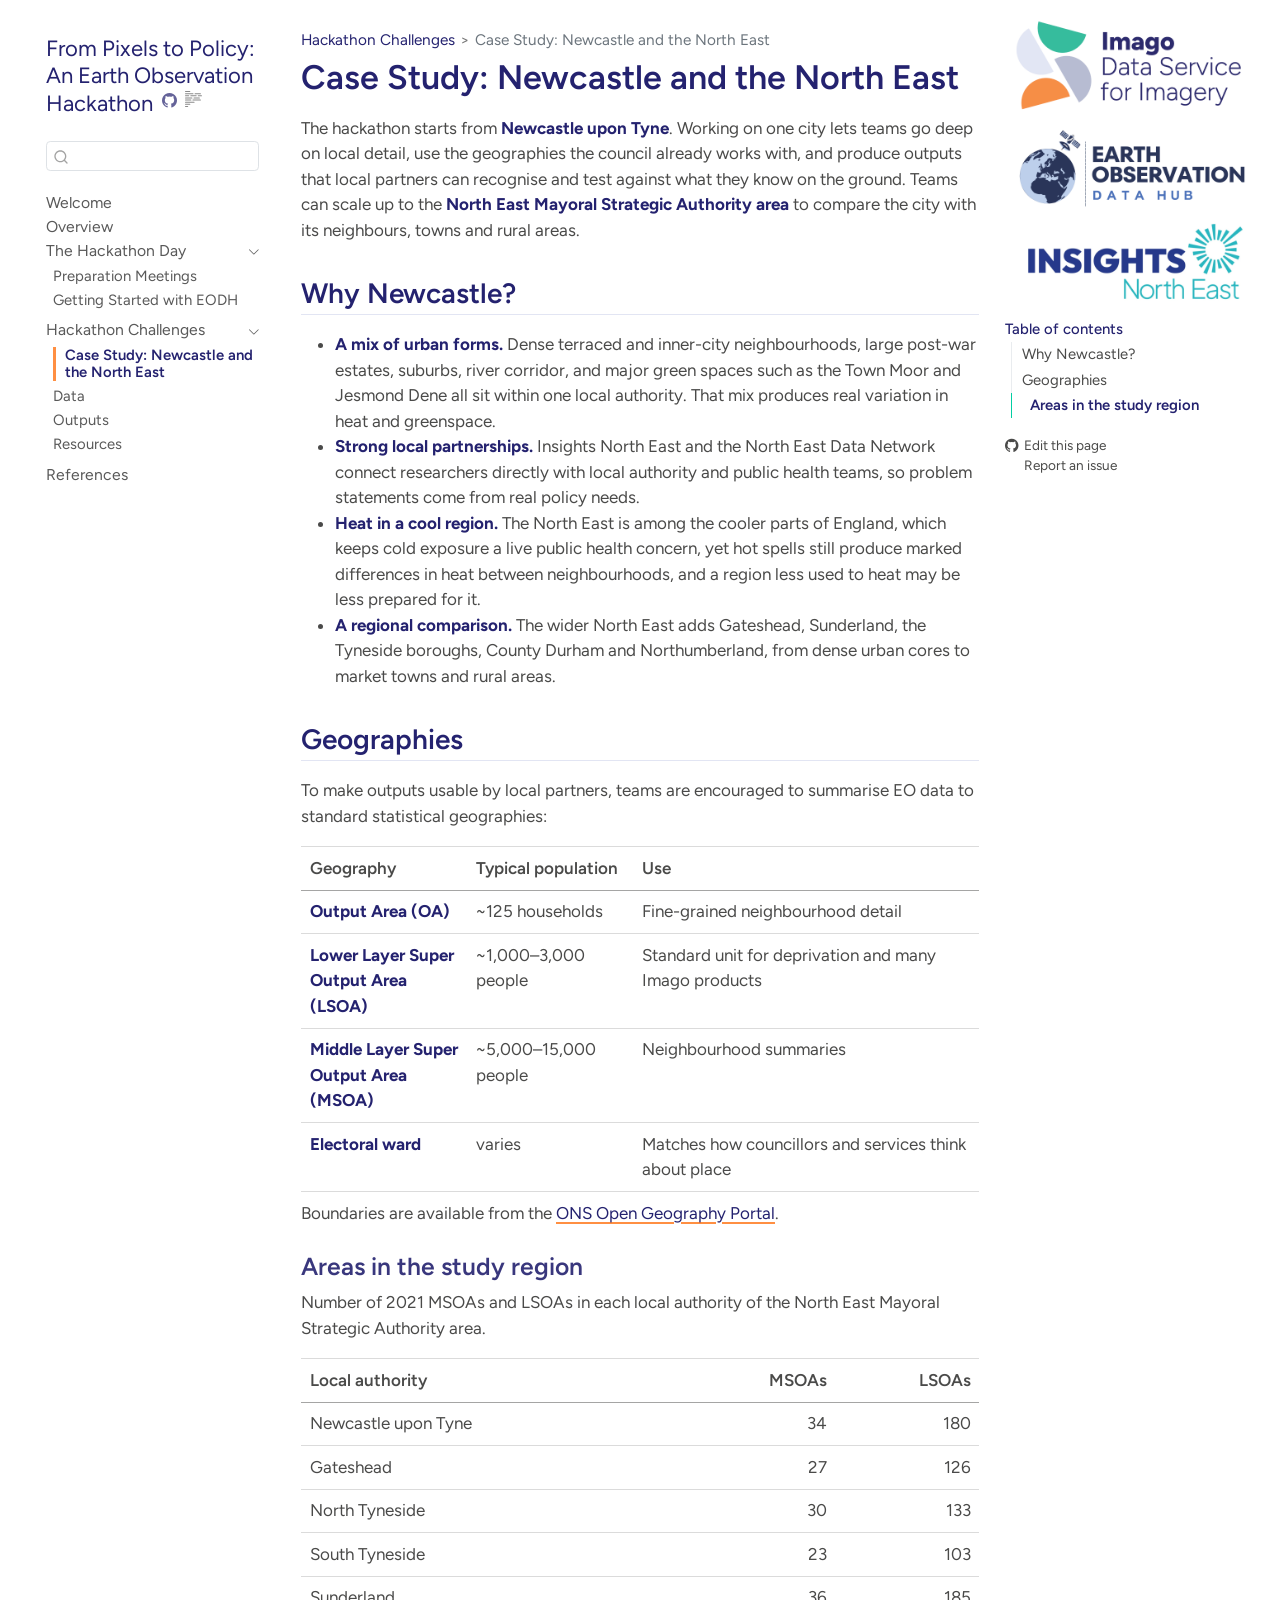
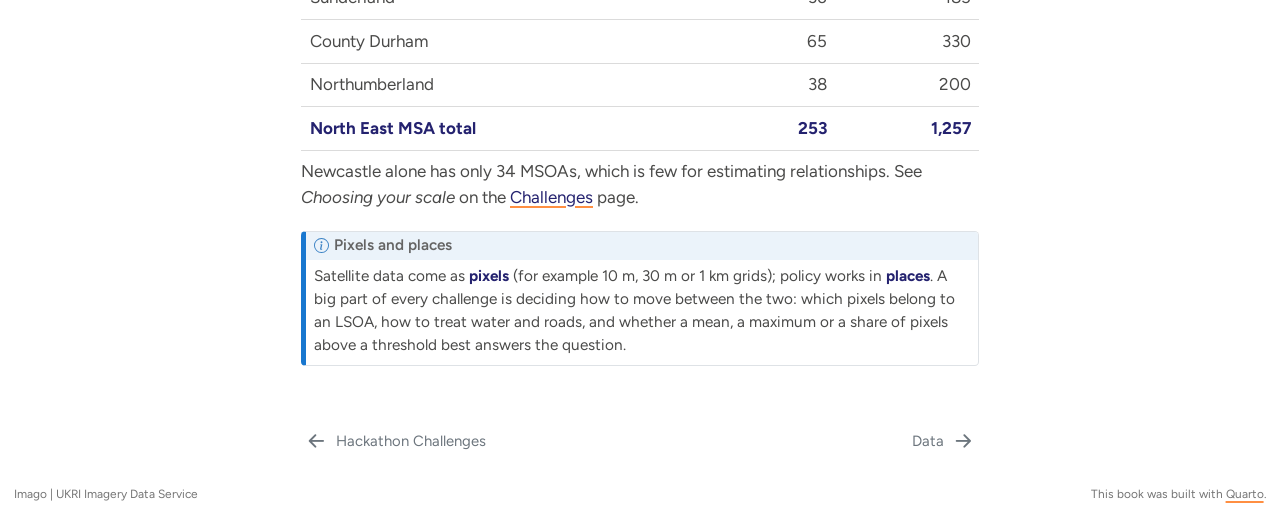
==== commit 062d6d00: "pop and deprivation files & title edit" ====
--- a/docs/casestudy.html
+++ b/docs/casestudy.html
@@ -7,7 +7,7 @@
 <meta name="viewport" content="width=device-width, initial-scale=1.0, user-scalable=yes">
 
 
-<title>Case Study: Newcastle and the North East – From Pixels to Policy: Heat in the North East</title>
+<title>Case Study: Newcastle and the North East – From Pixels to Policy: An Earth Observation Hackathon</title>
 <style>
 /* Default styles provided by pandoc.
 ** See https://pandoc.org/MANUAL.html#variables-for-html for config info.
@@ -101,7 +101,7 @@
   <nav id="quarto-sidebar" class="sidebar collapse collapse-horizontal quarto-sidebar-collapse-item sidebar-navigation floating overflow-auto">
     <div class="pt-lg-2 mt-2 text-left sidebar-header">
     <div class="sidebar-title mb-0 py-0">
-      <a href="./">From Pixels to Policy: Heat in the North East</a> 
+      <a href="./">From Pixels to Policy: An Earth Observation Hackathon</a> 
         <div class="sidebar-tools-main">
     <a href="https://github.com/Imago-SDRUK/Imago-EODH-Hack-2026" title="Source Code" class="quarto-navigation-tool px-1" aria-label="Source Code"><i class="bi bi-github"></i></a>
   <a href="" class="quarto-reader-toggle quarto-navigation-tool px-1" onclick="window.quartoToggleReader(); return false;" title="Toggle reader mode">
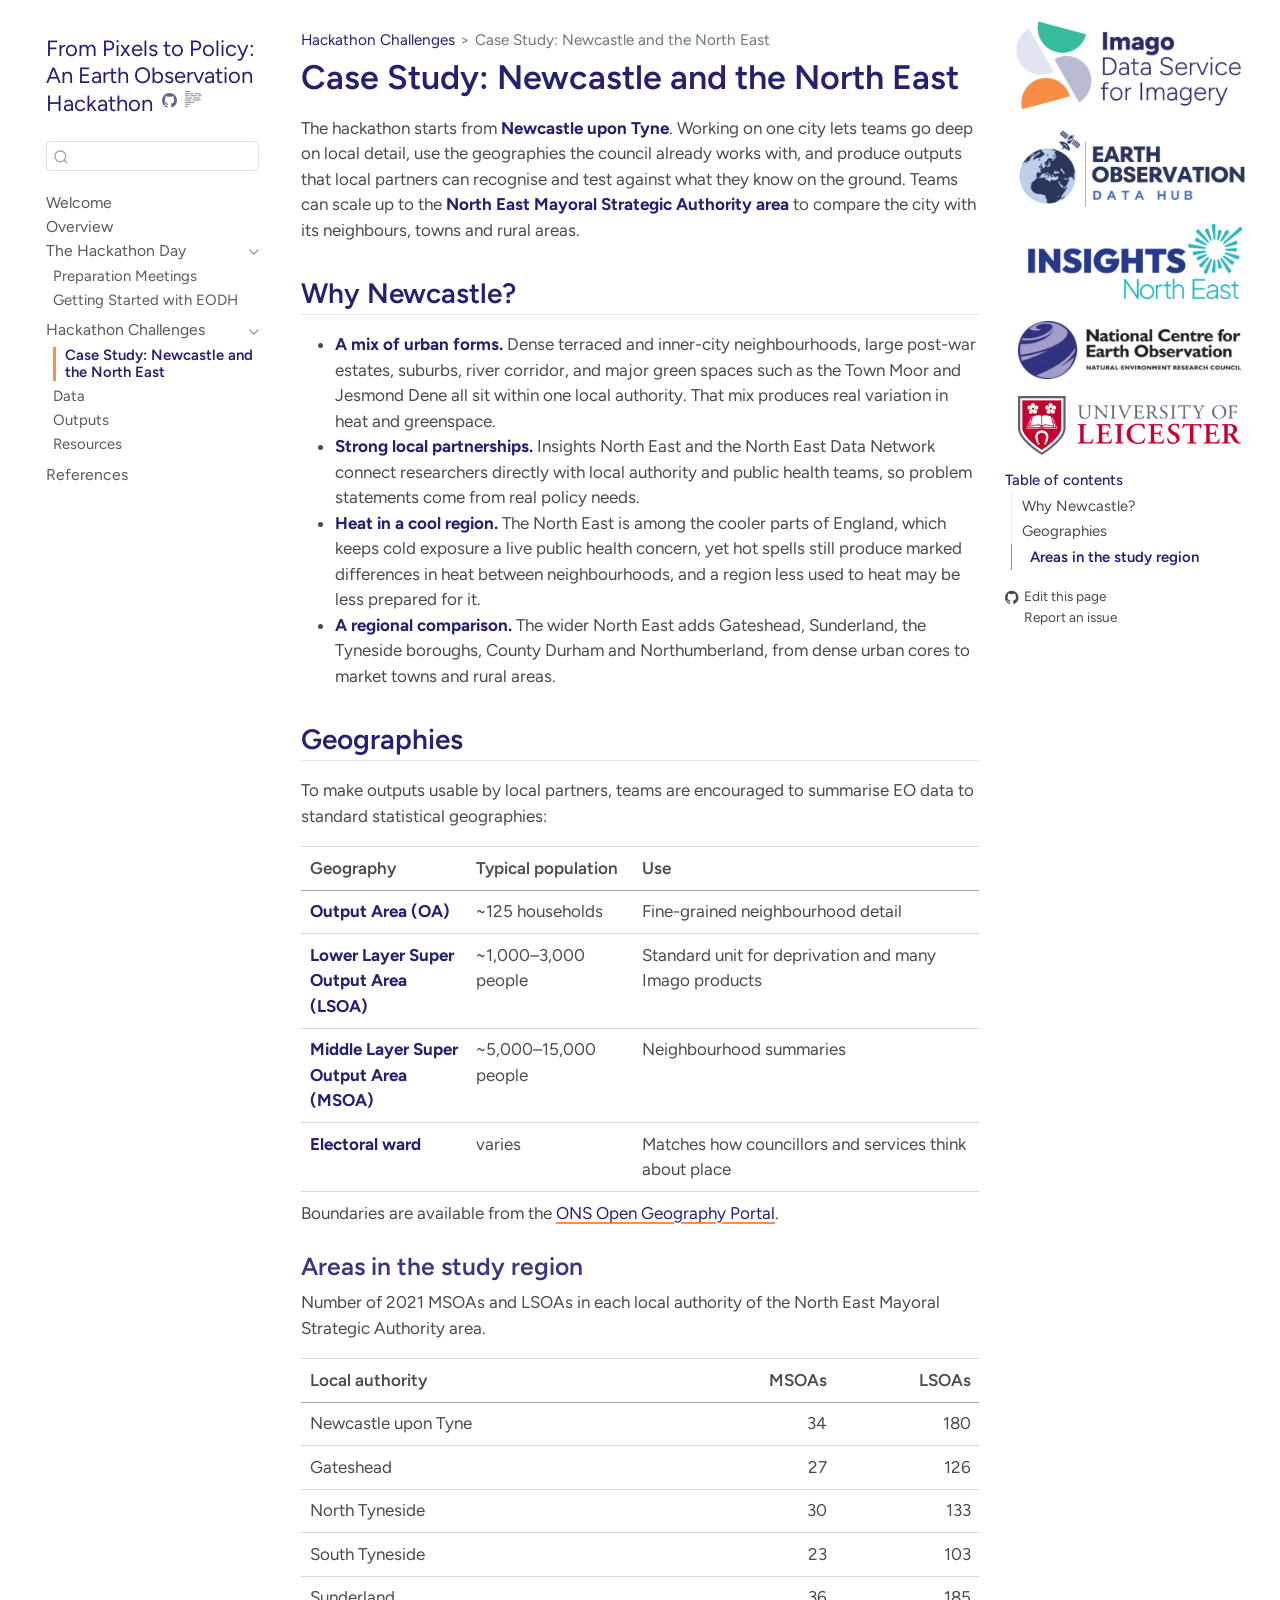
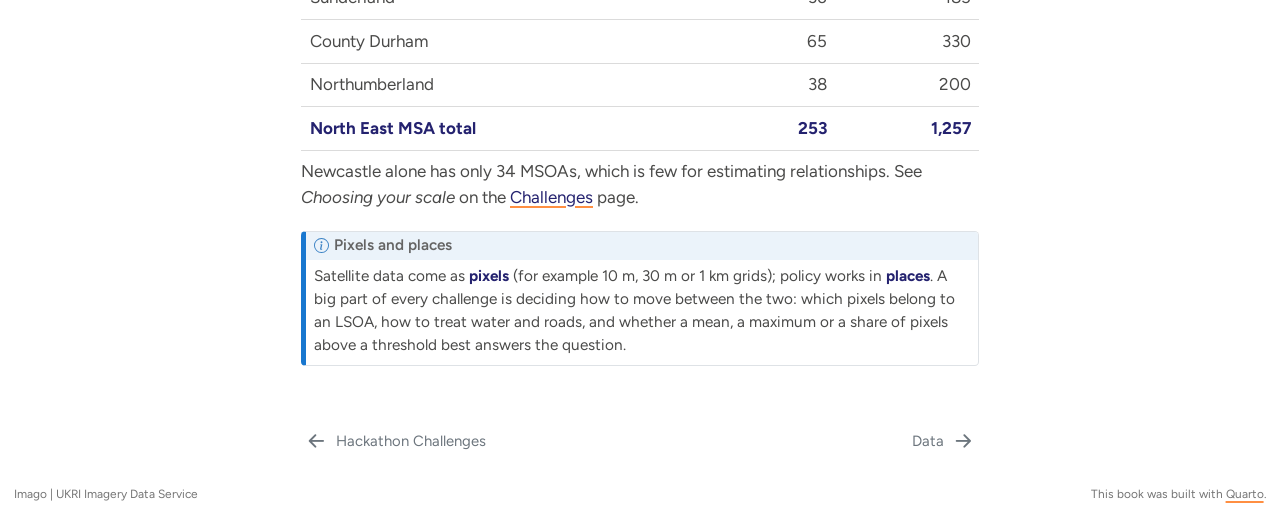
==== commit 81708b40: "edits for hackathon prep and day of" ====
--- a/docs/casestudy.html
+++ b/docs/casestudy.html
@@ -45,7 +45,7 @@
 <link href="site_libs/quarto-html/quarto-syntax-highlighting-845c23b38eaddc0f92fda52bfe77a8c8.css" rel="stylesheet" id="quarto-text-highlighting-styles">
 <script src="site_libs/bootstrap/bootstrap.min.js"></script>
 <link href="site_libs/bootstrap/bootstrap-icons.css" rel="stylesheet">
-<link href="site_libs/bootstrap/bootstrap-445ad853c7fc5b7dd70132ed1802cdcb.min.css" rel="stylesheet" append-hash="true" id="quarto-bootstrap" data-mode="light">
+<link href="site_libs/bootstrap/bootstrap-cfa430b7423e8e76c37ea45e2c2bcd61.min.css" rel="stylesheet" append-hash="true" id="quarto-bootstrap" data-mode="light">
 <script id="quarto-search-options" type="application/json">{
   "location": "sidebar",
   "copy-button": false,
@@ -202,6 +202,8 @@
 <!-- margin-sidebar -->
     <div id="quarto-margin-sidebar" class="sidebar margin-sidebar"><div class="quarto-margin-header"><div class="margin-header-item">
 <p><img src="./assets/all_logos.png" class="img-fluid" alt="Imago, Earth Observation Data Hub and Insights North East logos"></p>
+<p><img src="./assets/logos/NCEO_logo.jpg" class="partner-logo img-fluid" alt="National Centre for Earth Observation logo"></p>
+<p><img src="./assets/logos/UoL_logo.png" class="partner-logo img-fluid" alt="University of Leicester logo"></p>
 </div></div>
         <nav id="TOC" role="doc-toc" class="toc-active">
     <h2 id="toc-title">Table of contents</h2>
